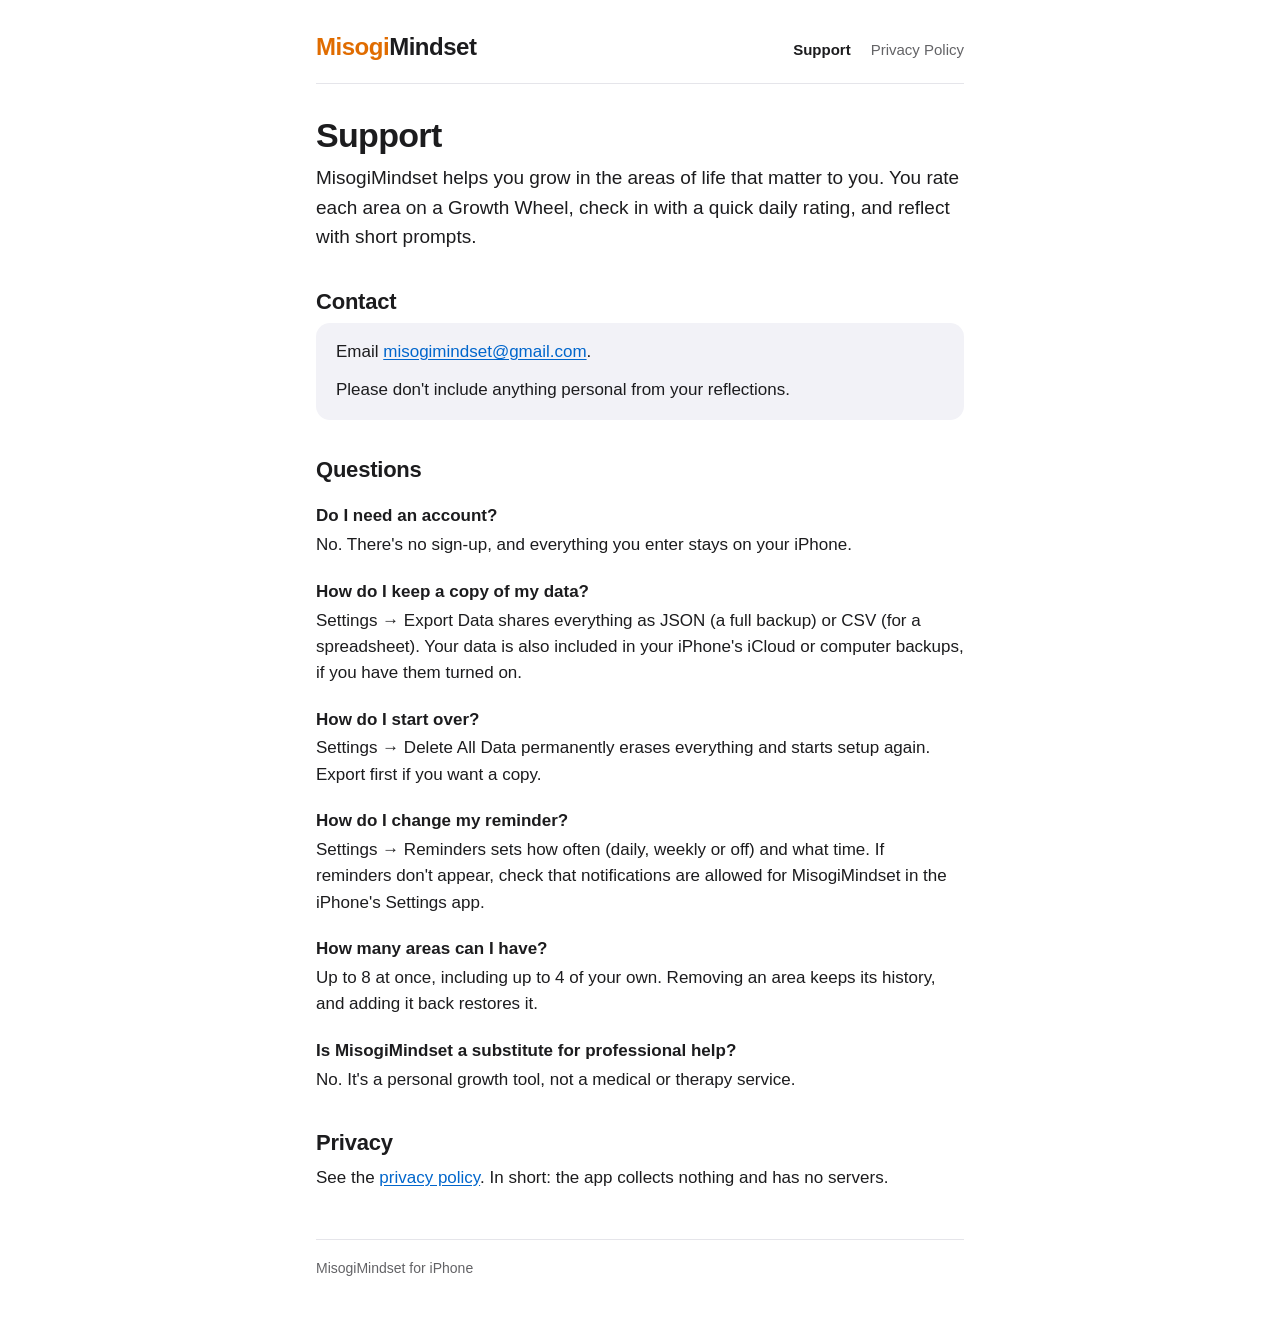
==== index.html @ 7f33c7fe "Support page and privacy policy" ====
<!doctype html>
<html lang="en">
<head>
  <meta charset="utf-8">
  <meta name="viewport" content="width=device-width, initial-scale=1">
  <meta name="color-scheme" content="light dark">
  <meta name="description" content="Help and contact for MisogiMindset, the iPhone app for intentional personal growth.">
  <title>MisogiMindset Support</title>
  <link rel="stylesheet" href="style.css">
</head>
<body>
  <div class="wrap">
    <header>
      <a class="wordmark" href="./"><span>Misogi</span>Mindset</a>
      <nav aria-label="Pages">
        <a href="./" aria-current="page">Support</a>
        <a href="privacy.html">Privacy Policy</a>
      </nav>
    </header>

    <main>
      <h1>Support</h1>
      <p class="lede">MisogiMindset helps you grow in the areas of life that matter to you. You rate each area on a Growth Wheel, check in with a quick daily rating, and reflect with short prompts.</p>

      <h2>Contact</h2>
      <div class="contact">
        <p>Email <a href="mailto:misogimindset@gmail.com">misogimindset@gmail.com</a>.</p>
        <p>Please don't include anything personal from your reflections.</p>
      </div>

      <h2>Questions</h2>

      <h3>Do I need an account?</h3>
      <p>No. There's no sign-up, and everything you enter stays on your iPhone.</p>

      <h3>How do I keep a copy of my data?</h3>
      <p>Settings → Export Data shares everything as JSON (a full backup) or CSV (for a spreadsheet). Your data is also included in your iPhone's iCloud or computer backups, if you have them turned on.</p>

      <h3>How do I start over?</h3>
      <p>Settings → Delete All Data permanently erases everything and starts setup again. Export first if you want a copy.</p>

      <h3>How do I change my reminder?</h3>
      <p>Settings → Reminders sets how often (daily, weekly or off) and what time. If reminders don't appear, check that notifications are allowed for MisogiMindset in the iPhone's Settings app.</p>

      <h3>How many areas can I have?</h3>
      <p>Up to 8 at once, including up to 4 of your own. Removing an area keeps its history, and adding it back restores it.</p>

      <h3>Is MisogiMindset a substitute for professional help?</h3>
      <p>No. It's a personal growth tool, not a medical or therapy service.</p>

      <h2>Privacy</h2>
      <p>See the <a href="privacy.html">privacy policy</a>. In short: the app collects nothing and has no servers.</p>
    </main>

    <footer>MisogiMindset for iPhone</footer>
  </div>
</body>
</html>
---- style.css ----
:root {
  color-scheme: light dark;
  --bg: #ffffff;
  --text: #1c1c1e;
  --muted: #636366;
  --rule: #e5e5ea;
  --card: #f2f2f7;
  --accent: #e06c00;
  --link: #0066cc;
}

@media (prefers-color-scheme: dark) {
  :root {
    --bg: #000000;
    --text: #f2f2f7;
    --muted: #a1a1a6;
    --rule: #2c2c2e;
    --card: #1c1c1e;
    --accent: #ff9230;
    --link: #4da3ff;
  }
}

* { box-sizing: border-box; }

html { -webkit-text-size-adjust: 100%; }

body {
  margin: 0;
  background: var(--bg);
  color: var(--text);
  font: 17px/1.55 -apple-system, BlinkMacSystemFont, "Segoe UI", Roboto, Helvetica, Arial, sans-serif;
}

.wrap {
  max-width: 680px;
  margin: 0 auto;
  padding: 28px 16px 48px;
}

header {
  display: flex;
  flex-wrap: wrap;
  align-items: baseline;
  justify-content: space-between;
  gap: 8px 16px;
  padding-bottom: 18px;
  margin-bottom: 32px;
  border-bottom: 1px solid var(--rule);
}

.wordmark {
  font-size: 24px;
  font-weight: 700;
  letter-spacing: -0.02em;
  color: var(--text);
  text-decoration: none;
}

.wordmark span { color: var(--accent); }

nav { display: flex; gap: 20px; font-size: 15px; }

nav a { color: var(--muted); text-decoration: none; }

nav a:hover { text-decoration: underline; }

nav a[aria-current="page"] { color: var(--text); font-weight: 600; }

h1 {
  margin: 0 0 8px;
  font-size: 34px;
  line-height: 1.15;
  letter-spacing: -0.02em;
}

h2 {
  margin: 36px 0 8px;
  font-size: 22px;
  line-height: 1.25;
  letter-spacing: -0.01em;
}

h3 {
  margin: 22px 0 4px;
  font-size: 17px;
  line-height: 1.35;
}

p { margin: 0 0 12px; }

a { color: var(--link); text-underline-offset: 2px; }

.meta { margin-bottom: 24px; color: var(--muted); font-size: 15px; }

.lede { font-size: 19px; }

.contact {
  padding: 16px 20px;
  border-radius: 14px;
  background: var(--card);
}

.contact p:last-child { margin-bottom: 0; }

footer {
  margin-top: 48px;
  padding-top: 18px;
  border-top: 1px solid var(--rule);
  color: var(--muted);
  font-size: 14px;
}
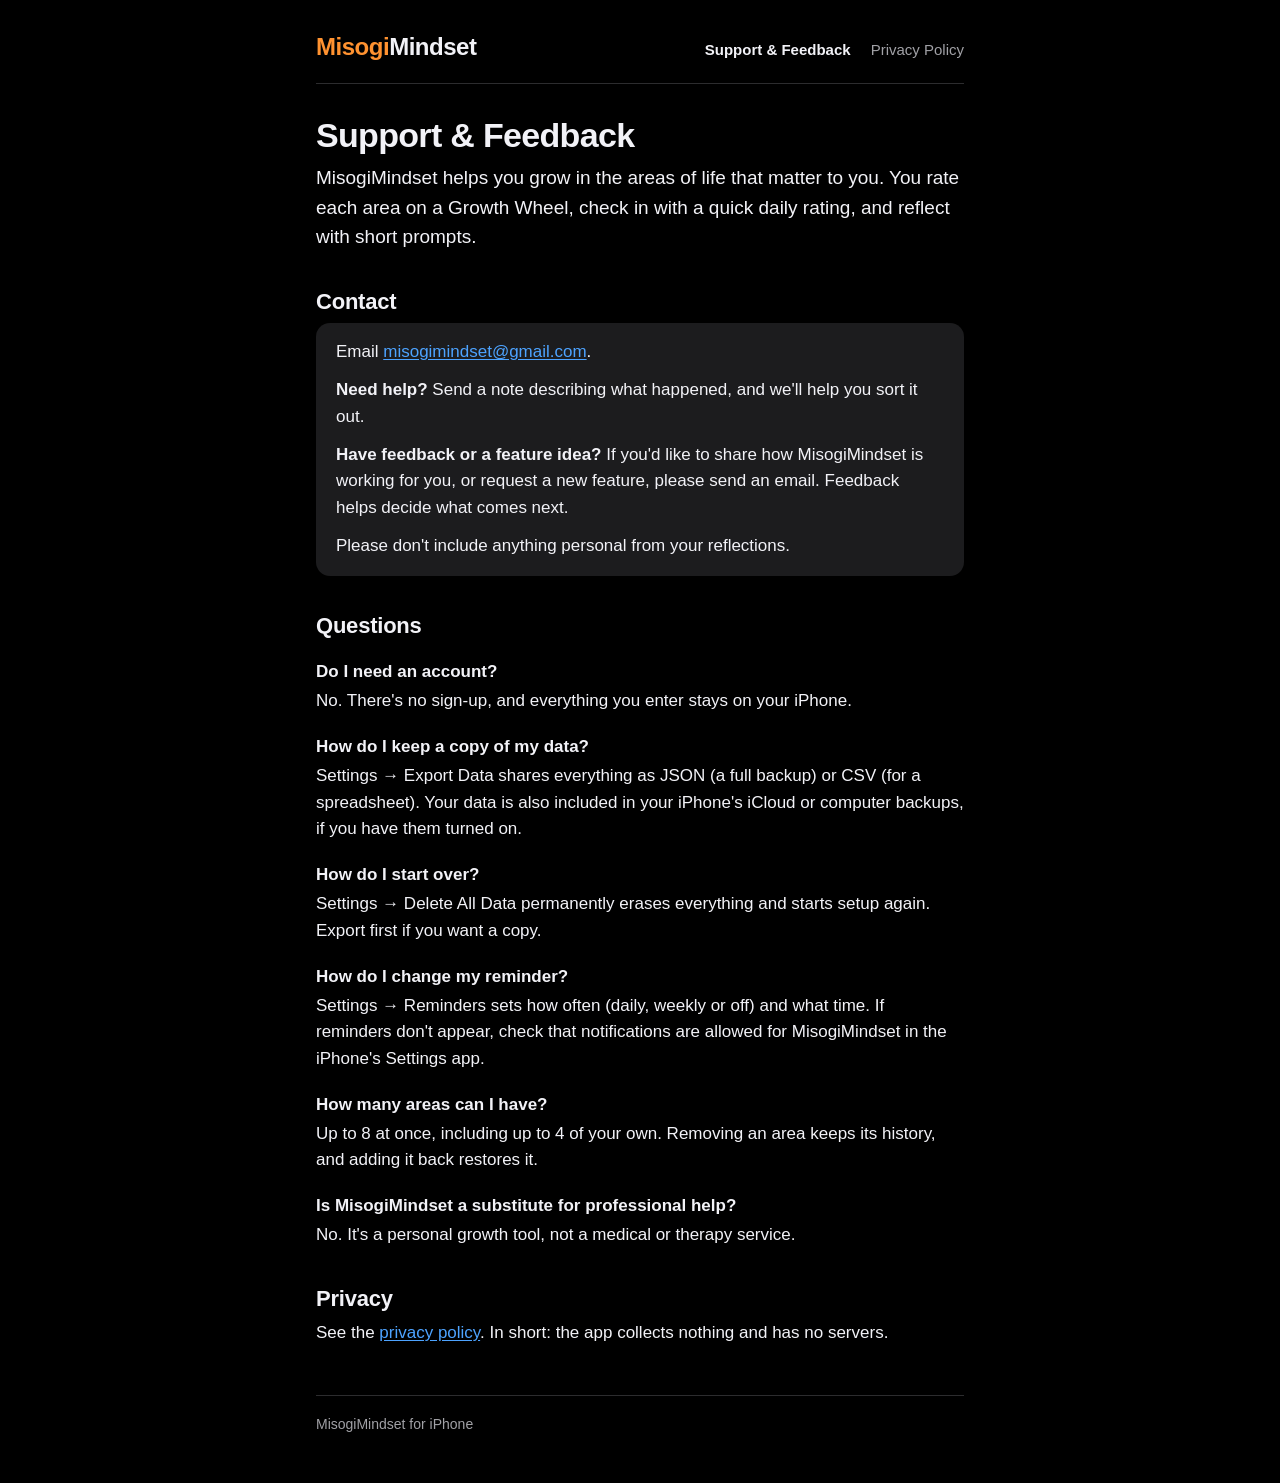
==== commit 53de42aa: "Dark only; Support & Feedback page with a feedback and feature request note" ====
--- a/index.html
+++ b/index.html
@@ -3,9 +3,10 @@
 <head>
   <meta charset="utf-8">
   <meta name="viewport" content="width=device-width, initial-scale=1">
-  <meta name="color-scheme" content="light dark">
-  <meta name="description" content="Help and contact for MisogiMindset, the iPhone app for intentional personal growth.">
-  <title>MisogiMindset Support</title>
+  <meta name="color-scheme" content="dark">
+  <meta name="theme-color" content="#000000">
+  <meta name="description" content="Help, feedback and feature requests for MisogiMindset, the iPhone app for intentional personal growth.">
+  <title>MisogiMindset Support &amp; Feedback</title>
   <link rel="stylesheet" href="style.css">
 </head>
 <body>
@@ -13,18 +14,20 @@
     <header>
       <a class="wordmark" href="./"><span>Misogi</span>Mindset</a>
       <nav aria-label="Pages">
-        <a href="./" aria-current="page">Support</a>
+        <a href="./" aria-current="page">Support &amp; Feedback</a>
         <a href="privacy.html">Privacy Policy</a>
       </nav>
     </header>
 
     <main>
-      <h1>Support</h1>
+      <h1>Support &amp; Feedback</h1>
       <p class="lede">MisogiMindset helps you grow in the areas of life that matter to you. You rate each area on a Growth Wheel, check in with a quick daily rating, and reflect with short prompts.</p>
 
       <h2>Contact</h2>
       <div class="contact">
         <p>Email <a href="mailto:misogimindset@gmail.com">misogimindset@gmail.com</a>.</p>
+        <p><strong>Need help?</strong> Send a note describing what happened, and we'll help you sort it out.</p>
+        <p><strong>Have feedback or a feature idea?</strong> If you'd like to share how MisogiMindset is working for you, or request a new feature, please send an email. Feedback helps decide what comes next.</p>
         <p>Please don't include anything personal from your reflections.</p>
       </div>
 
--- a/style.css
+++ b/style.css
@@ -1,24 +1,13 @@
+/* Dark only, whatever the visitor's system setting (owner's choice, 2026-11-26). */
 :root {
-  color-scheme: light dark;
-  --bg: #ffffff;
-  --text: #1c1c1e;
-  --muted: #636366;
-  --rule: #e5e5ea;
-  --card: #f2f2f7;
-  --accent: #e06c00;
-  --link: #0066cc;
-}
-
-@media (prefers-color-scheme: dark) {
-  :root {
-    --bg: #000000;
-    --text: #f2f2f7;
-    --muted: #a1a1a6;
-    --rule: #2c2c2e;
-    --card: #1c1c1e;
-    --accent: #ff9230;
-    --link: #4da3ff;
-  }
+  color-scheme: dark;
+  --bg: #000000;
+  --text: #f2f2f7;
+  --muted: #a1a1a6;
+  --rule: #2c2c2e;
+  --card: #1c1c1e;
+  --accent: #ff9230;
+  --link: #4da3ff;
 }
 
 * { box-sizing: border-box; }
